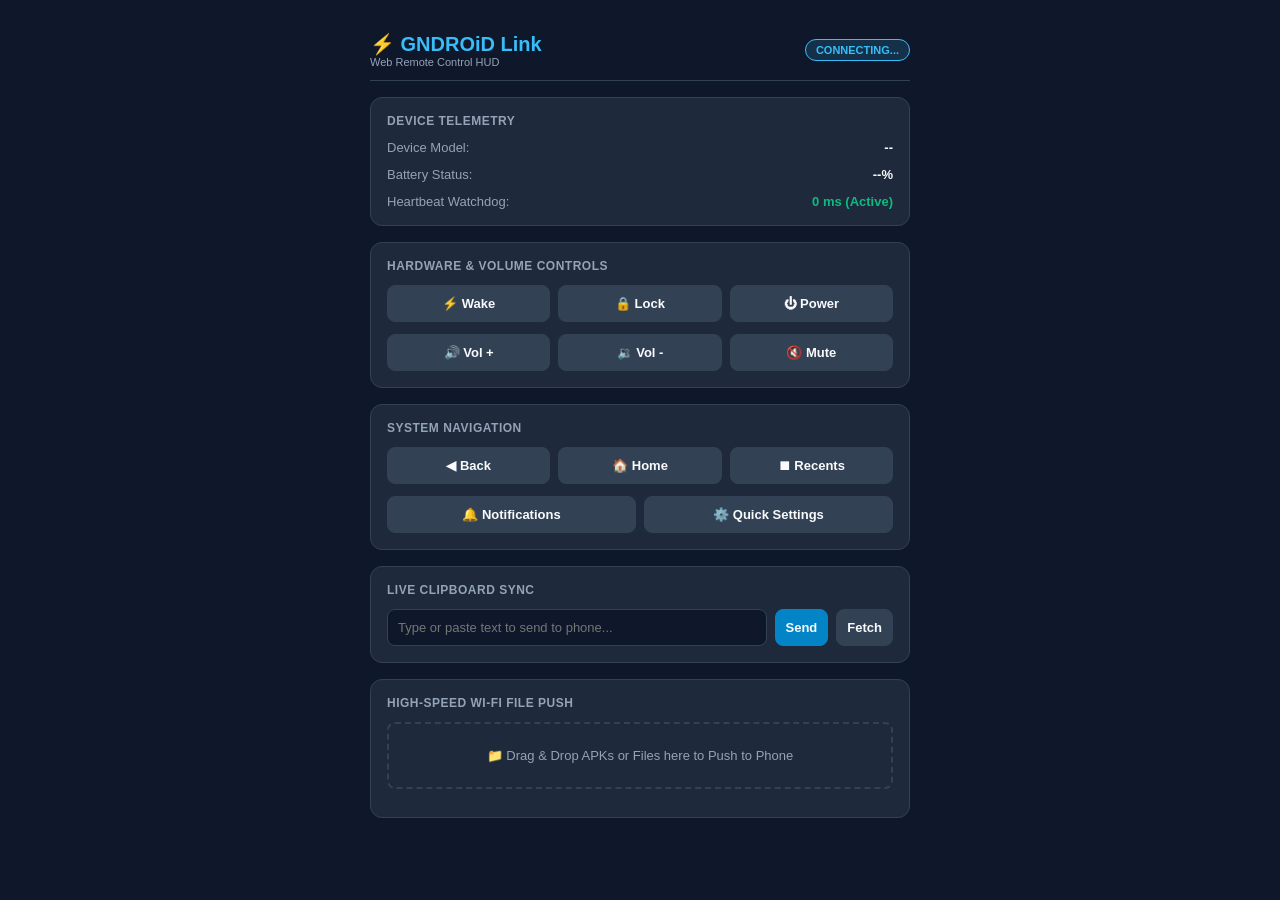
==== companion-app/app/src/main/assets/www/index.html @ 9a5f8123 "feat(companion): integrate native MediaCodec cast engine, 48kHz audio engine & embedded Web HUD" ====
<!DOCTYPE html>
<html lang="en">
<head>
    <meta charset="UTF-8">
    <meta name="viewport" content="width=device-width, initial-scale=1.0">
    <title>GNDROiD Link — Web Remote HUD</title>
    <style>
        :root {
            --primary: #0284c7;
            --primary-hover: #0369a1;
            --bg: #0f172a;
            --card-bg: #1e293b;
            --border: #334155;
            --text-main: #f8fafc;
            --text-muted: #94a3b8;
            --success: #10b981;
        }
        * { box-sizing: border-box; margin: 0; padding: 0; font-family: -apple-system, BlinkMacSystemFont, "Segoe UI", Roboto, sans-serif; }
        body { background: var(--bg); color: var(--text-main); display: flex; flex-direction: column; align-items: center; min-height: 100vh; padding: 20px; }
        .container { width: 100%; max-width: 540px; display: flex; flex-direction: column; gap: 16px; }
        .header { display: flex; align-items: center; justify-content: space-between; padding: 12px 0; border-bottom: 1px solid var(--border); }
        .title { font-size: 20px; font-weight: 700; color: #38bdf8; }
        .badge { background: rgba(56, 189, 248, 0.15); border: 1px solid #38bdf8; color: #38bdf8; font-size: 11px; font-weight: 600; padding: 4px 10px; border-radius: 12px; }
        .card { background: var(--card-bg); border: 1px solid var(--border); border-radius: 12px; padding: 16px; display: flex; flex-direction: column; gap: 12px; }
        .card-title { font-size: 12px; font-weight: 700; text-transform: uppercase; color: var(--text-muted); letter-spacing: 0.5px; }
        .grid-2 { display: grid; grid-template-columns: 1fr 1fr; gap: 8px; }
        .grid-3 { display: grid; grid-template-columns: 1fr 1fr 1fr; gap: 8px; }
        .grid-4 { display: grid; grid-template-columns: 1fr 1fr 1fr 1fr; gap: 8px; }
        button { background: #334155; border: 1px solid var(--border); color: var(--text-main); font-size: 13px; font-weight: 600; padding: 10px; border-radius: 8px; cursor: pointer; transition: all 0.15s; }
        button:hover { background: #475569; }
        button:active { transform: scale(0.97); }
        button.btn-primary { background: var(--primary); border-color: var(--primary); }
        button.btn-primary:hover { background: var(--primary-hover); }
        input[type="text"] { background: #0f172a; border: 1px solid var(--border); color: var(--text-main); padding: 10px; border-radius: 8px; font-size: 13px; width: 100%; }
        .drop-zone { border: 2px dashed var(--border); border-radius: 8px; padding: 24px; text-align: center; color: var(--text-muted); font-size: 13px; cursor: pointer; }
        .drop-zone.dragover { border-color: var(--primary); background: rgba(2, 132, 199, 0.1); }
        .telemetry-row { display: flex; justify-content: space-between; font-size: 13px; }
    </style>
</head>
<body>
    <div class="container">
        <div class="header">
            <div>
                <div class="title">⚡ GNDROiD Link</div>
                <div style="font-size: 11px; color: var(--text-muted);">Web Remote Control HUD</div>
            </div>
            <div id="statusBadge" class="badge">CONNECTING...</div>
        </div>

        <!-- Telemetry -->
        <div class="card">
            <div class="card-title">Device Telemetry</div>
            <div class="telemetry-row">
                <span style="color: var(--text-muted);">Device Model:</span>
                <span id="deviceModel" style="font-weight: 600;">--</span>
            </div>
            <div class="telemetry-row">
                <span style="color: var(--text-muted);">Battery Status:</span>
                <span id="batteryStatus" style="font-weight: 600;">--%</span>
            </div>
            <div class="telemetry-row">
                <span style="color: var(--text-muted);">Heartbeat Watchdog:</span>
                <span id="pingStatus" style="color: var(--success); font-weight: 600;">0 ms (Active)</span>
            </div>
        </div>

        <!-- Hardware & Volume -->
        <div class="card">
            <div class="card-title">Hardware &amp; Volume Controls</div>
            <div class="grid-3">
                <button onclick="sendAction('wake')">⚡ Wake</button>
                <button onclick="sendAction('lock')">🔒 Lock</button>
                <button onclick="sendAction('power')">⏻ Power</button>
            </div>
            <div class="grid-3">
                <button onclick="sendAction('volume_up')">🔊 Vol +</button>
                <button onclick="sendAction('volume_down')">🔉 Vol -</button>
                <button onclick="sendAction('volume_mute')">🔇 Mute</button>
            </div>
        </div>

        <!-- System Navigation -->
        <div class="card">
            <div class="card-title">System Navigation</div>
            <div class="grid-3">
                <button onclick="sendAction('back')">◀ Back</button>
                <button onclick="sendAction('home')">🏠 Home</button>
                <button onclick="sendAction('recents')">⏹ Recents</button>
            </div>
            <div class="grid-2">
                <button onclick="sendAction('notifications')">🔔 Notifications</button>
                <button onclick="sendAction('quick_settings')">⚙️ Quick Settings</button>
            </div>
        </div>

        <!-- Clipboard -->
        <div class="card">
            <div class="card-title">Live Clipboard Sync</div>
            <div style="display: flex; gap: 8px;">
                <input id="clipInput" type="text" placeholder="Type or paste text to send to phone...">
                <button class="btn-primary" onclick="pushClipboard()" style="white-space: nowrap;">Send</button>
                <button onclick="fetchClipboard()" style="white-space: nowrap;">Fetch</button>
            </div>
        </div>

        <!-- File Upload -->
        <div class="card">
            <div class="card-title">High-Speed Wi-Fi File Push</div>
            <div id="dropZone" class="drop-zone" onclick="document.getElementById('fileInput').click()">
                📁 Drag &amp; Drop APKs or Files here to Push to Phone
                <input id="fileInput" type="file" style="display: none;" onchange="uploadSelected(this.files[0])">
            </div>
            <div id="uploadStatus" style="font-size: 11px; color: var(--text-muted); text-align: center;"></div>
        </div>
    </div>

    <script>
        async function sendAction(action) {
            try {
                await fetch('/api/v1/control', {
                    method: 'POST',
                    headers: { 'Content-Type': 'application/json' },
                    body: JSON.stringify({ action: action })
                });
            } catch(e) { console.error(e); }
        }

        async function updateTelemetry() {
            try {
                const t0 = performance.now();
                const res = await fetch('/api/v1/status');
                const t1 = performance.now();
                if (res.ok) {
                    const data = await res.json();
                    document.getElementById('deviceModel').innerText = data.device_name || data.model || 'Android Device';
                    document.getElementById('batteryStatus').innerText = data.battery + '% ' + (data.charging ? '⚡' : '') + ' (' + (data.temp_c || 28) + '°C)';
                    document.getElementById('statusBadge').innerText = 'ONLINE';
                    document.getElementById('statusBadge').style.borderColor = '#10b981';
                    document.getElementById('statusBadge').style.color = '#10b981';
                    document.getElementById('pingStatus').innerText = Math.round(t1 - t0) + ' ms (Active)';
                }
            } catch (e) {
                document.getElementById('statusBadge').innerText = 'OFFLINE';
                document.getElementById('statusBadge').style.borderColor = '#ef4444';
                document.getElementById('statusBadge').style.color = '#ef4444';
            }
        }

        async function fetchClipboard() {
            try {
                const res = await fetch('/api/v1/clipboard');
                const data = await res.json();
                if (data.text) document.getElementById('clipInput').value = data.text;
            } catch(e) {}
        }

        async function pushClipboard() {
            const val = document.getElementById('clipInput').value;
            try {
                await fetch('/api/v1/clipboard', {
                    method: 'POST',
                    headers: { 'Content-Type': 'application/json' },
                    body: JSON.stringify({ text: val })
                });
            } catch(e) {}
        }

        async function uploadSelected(file) {
            if (!file) return;
            const status = document.getElementById('uploadStatus');
            status.innerText = 'Uploading ' + file.name + ' (' + Math.round(file.size / 1024) + ' KB)...';
            try {
                const res = await fetch('/api/v1/upload', {
                    method: 'POST',
                    headers: {
                        'Content-Type': 'application/octet-stream',
                        'X-Filename': file.name
                    },
                    body: file
                });
                if (res.ok) {
                    status.innerText = '✓ Successfully pushed to /sdcard/Download/' + file.name;
                    status.style.color = '#10b981';
                } else {
                    status.innerText = 'Upload failed';
                    status.style.color = '#ef4444';
                }
            } catch (e) {
                status.innerText = 'Error: ' + e;
                status.style.color = '#ef4444';
            }
        }

        // Drag and drop listeners
        const dz = document.getElementById('dropZone');
        dz.ondragover = (e) => { e.preventDefault(); dz.classList.add('dragover'); };
        dz.ondragleave = () => { dz.classList.remove('dragover'); };
        dz.ondrop = (e) => {
            e.preventDefault();
            dz.classList.remove('dragover');
            if (e.dataTransfer.files.length) uploadSelected(e.dataTransfer.files[0]);
        };

        setInterval(updateTelemetry, 2000);
        updateTelemetry();
    </script>
</body>
</html>
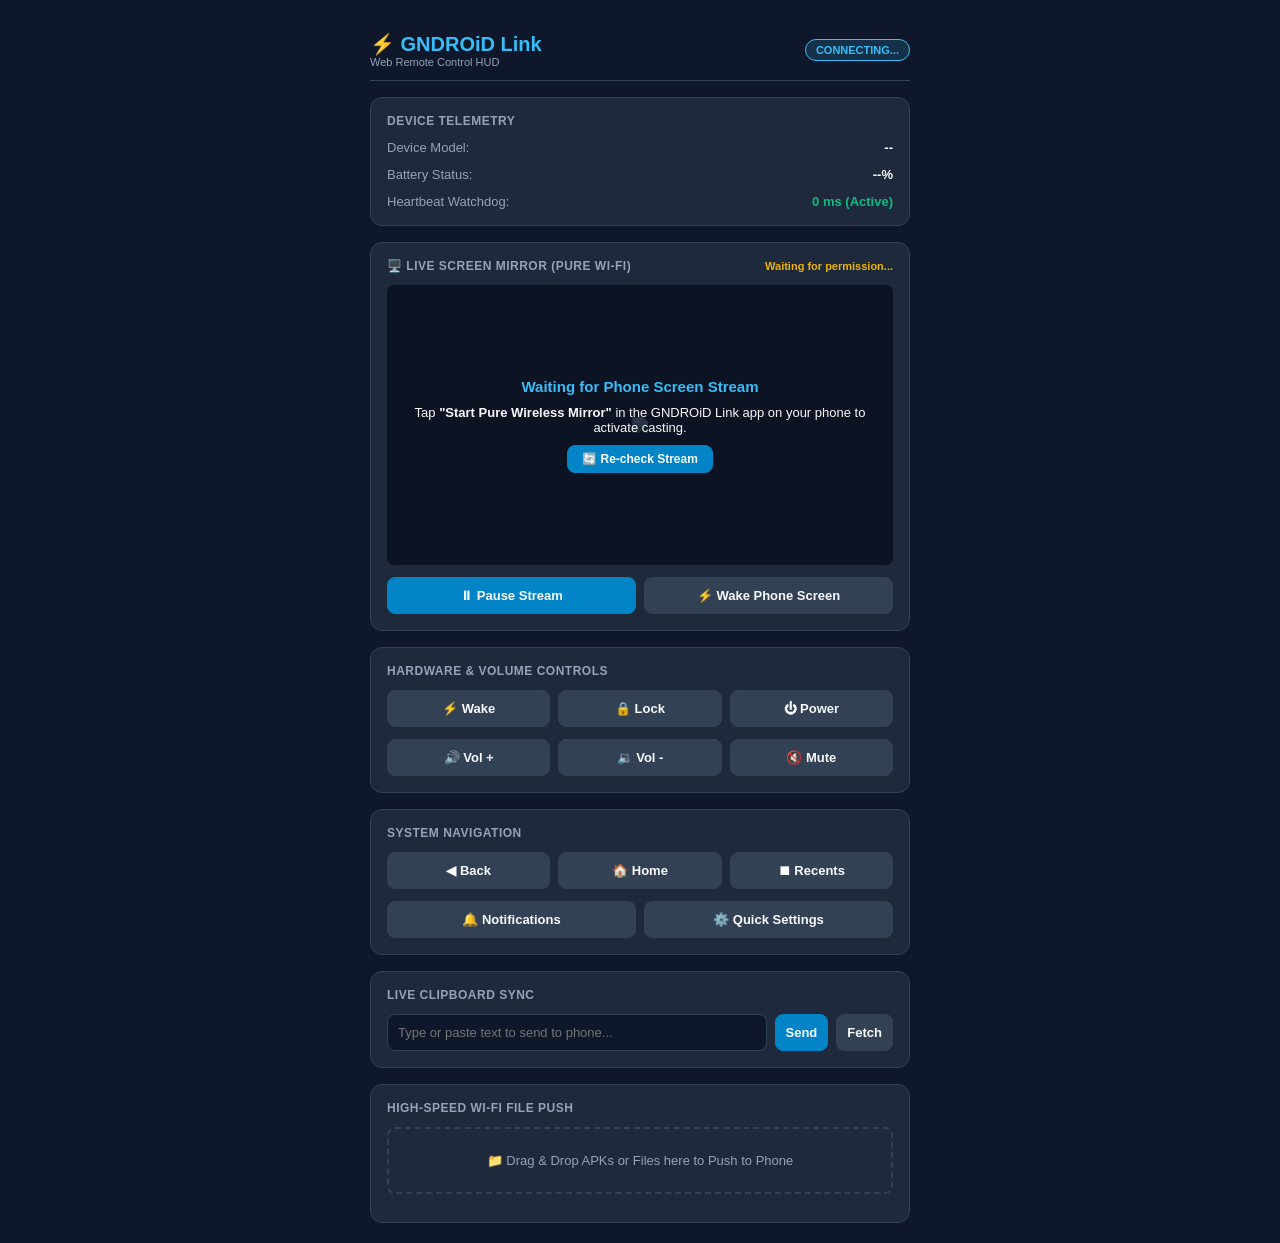
==== commit 6c483a77: "feat(mirror): implement pure wireless mirror without USB cable, dual-port companion (51888/51880), e" ====
--- a/companion-app/app/src/main/assets/www/index.html
+++ b/companion-app/app/src/main/assets/www/index.html
@@ -64,6 +64,26 @@
             </div>
         </div>
 
+                <!-- Live Direct Screen Mirror -->
+        <div class="card" id="mirrorCard">
+            <div style="display:flex; justify-content:space-between; align-items:center;">
+                <div class="card-title">🖥️ Live Screen Mirror (Pure Wi-Fi)</div>
+                <div id="fpsBadge" style="font-size:11px; color:#10b981; font-weight:600;">Stream Ready</div>
+            </div>
+            <div id="screenContainer" style="position:relative; width:100%; display:flex; justify-content:center; align-items:center; background:#000; border-radius:8px; overflow:hidden; min-height:280px;">
+                <img id="liveScreenImg" src="/api/v1/screen" style="max-width:100%; max-height:480px; display:block; cursor:crosshair; user-select:none;" draggable="false" onerror="onStreamError()" onload="onStreamLoaded()" />
+                <div id="streamOverlay" style="position:absolute; inset:0; display:none; flex-direction:column; align-items:center; justify-content:center; background:rgba(15,23,42,0.85); color:#f8fafc; font-size:13px; text-align:center; padding:20px; gap:10px;">
+                    <div style="font-size:15px; font-weight:bold; color:#38bdf8;">Waiting for Phone Screen Stream</div>
+                    <div>Tap <b>"Start Pure Wireless Mirror"</b> in the GNDROiD Link app on your phone to activate casting.</div>
+                    <button class="btn-primary" onclick="retryStream()" style="padding:6px 14px; font-size:12px;">🔄 Re-check Stream</button>
+                </div>
+            </div>
+            <div style="display:flex; gap:8px;">
+                <button id="btnToggleStream" class="btn-primary" style="flex:1;" onclick="toggleLiveStream()">⏸ Pause Stream</button>
+                <button style="flex:1;" onclick="sendAction('wake')">⚡ Wake Phone Screen</button>
+            </div>
+        </div>
+
         <!-- Hardware & Volume -->
         <div class="card">
             <div class="card-title">Hardware &amp; Volume Controls</div>
@@ -203,6 +223,82 @@
 
         setInterval(updateTelemetry, 2000);
         updateTelemetry();
+    
+        let streaming = true;
+        let streamTimer = null;
+        let deviceW = 1080;
+        let deviceH = 2400;
+
+        function updateScreenFrame() {
+            if (!streaming) return;
+            const img = document.getElementById('liveScreenImg');
+            if (img) {
+                img.src = '/api/v1/screen?t=' + Date.now();
+            }
+        }
+
+        function onStreamLoaded() {
+            const overlay = document.getElementById('streamOverlay');
+            if (overlay) overlay.style.display = 'none';
+            const badge = document.getElementById('fpsBadge');
+            if (badge) {
+                badge.textContent = 'Stream Active (30 FPS)';
+                badge.style.color = '#10b981';
+            }
+            if (streaming) {
+                streamTimer = setTimeout(updateScreenFrame, 40);
+            }
+        }
+
+        function onStreamError() {
+            const overlay = document.getElementById('streamOverlay');
+            if (overlay) overlay.style.display = 'flex';
+            const badge = document.getElementById('fpsBadge');
+            if (badge) {
+                badge.textContent = 'Waiting for permission...';
+                badge.style.color = '#eab308';
+            }
+            if (streaming) {
+                streamTimer = setTimeout(updateScreenFrame, 1500);
+            }
+        }
+
+        function retryStream() {
+            const overlay = document.getElementById('streamOverlay');
+            if (overlay) overlay.style.display = 'none';
+            updateScreenFrame();
+        }
+
+        function toggleLiveStream() {
+            streaming = !streaming;
+            const btn = document.getElementById('btnToggleStream');
+            if (streaming) {
+                btn.textContent = '⏸ Pause Stream';
+                updateScreenFrame();
+            } else {
+                btn.textContent = '▶ Resume Stream';
+                if (streamTimer) clearTimeout(streamTimer);
+            }
+        }
+
+        document.addEventListener('DOMContentLoaded', function() {
+            const screenImg = document.getElementById('liveScreenImg');
+            if (screenImg) {
+                screenImg.addEventListener('click', function(e) {
+                    const rect = screenImg.getBoundingClientRect();
+                    const relX = (e.clientX - rect.left) / rect.width;
+                    const relY = (e.clientY - rect.top) / rect.height;
+                    const clickX = Math.round(relX * deviceW);
+                    const clickY = Math.round(relY * deviceH);
+                    fetch('/api/v1/control', {
+                        method: 'POST',
+                        headers: { 'Content-Type': 'application/json' },
+                        body: JSON.stringify({ action: 'tap', x: clickX, y: clickY })
+                    });
+                });
+            }
+        });
+
     </script>
 </body>
 </html>
